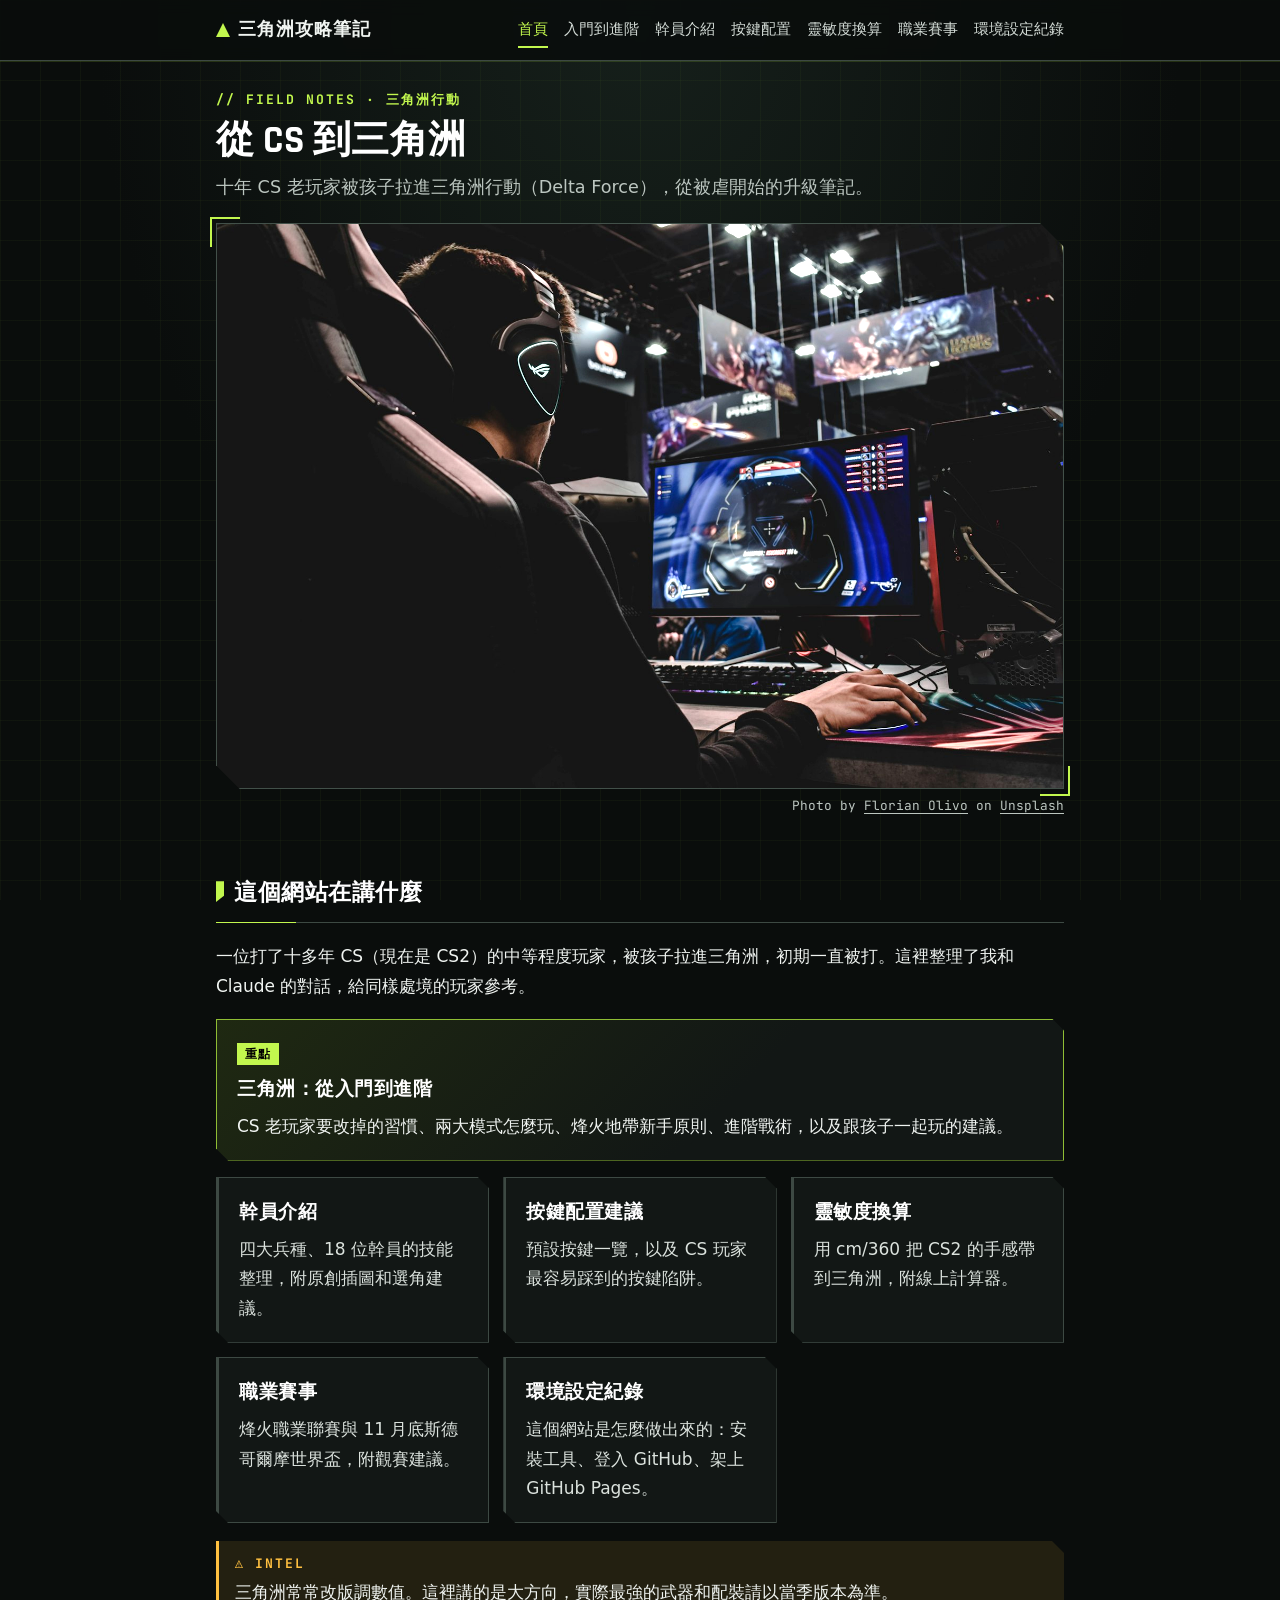
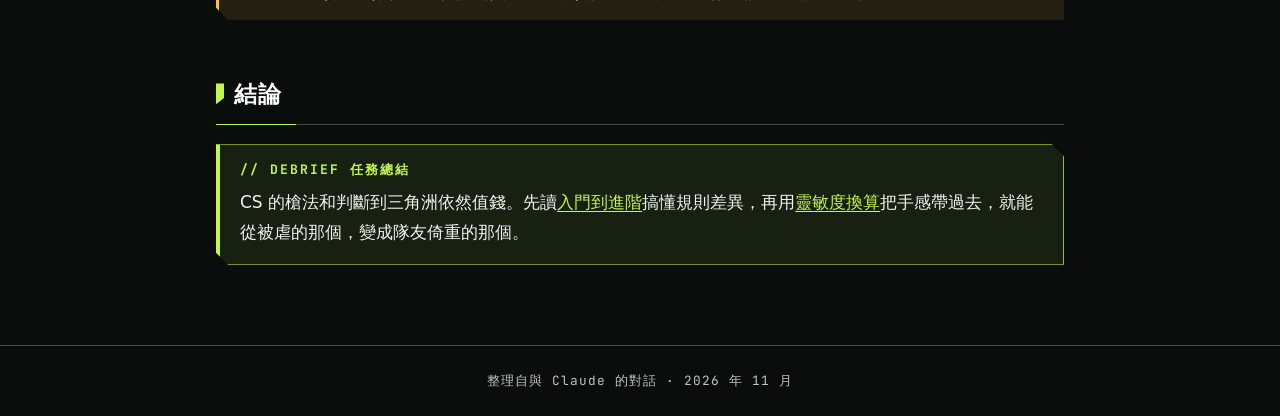
==== index.html @ 1fc33f4e "Add esports page" ====
<!doctype html>
<html lang="zh-Hant">
<head>
  <meta charset="utf-8">
  <meta name="viewport" content="width=device-width, initial-scale=1">
  <title>三角洲攻略筆記</title>
  <meta name="description" content="CS 老玩家轉戰三角洲行動（Delta Force）的入門到進階筆記、靈敏度換算，以及開發環境設定紀錄。">
  <link rel="stylesheet" href="style.css?v=3">
  <link rel="icon" href="favicon.svg" type="image/svg+xml">
  <link rel="icon" href="favicon-32.png" type="image/png" sizes="32x32">
  <link rel="apple-touch-icon" href="apple-touch-icon.png">
</head>
<body>
  <header>
    <nav class="nav">
      <a class="brand" href="index.html">三角洲攻略筆記</a>
      <a class="active" href="index.html">首頁</a>
      <a href="guide.html">入門到進階</a>
      <a href="operators.html">幹員介紹</a>
      <a href="keybinds.html">按鍵配置</a>
      <a href="sensitivity.html">靈敏度換算</a>
      <a href="esports.html">職業賽事</a>
      <a href="setup.html">環境設定紀錄</a>
    </nav>
  </header>

  <main>
    <section class="hero">
      <h1>從 CS 到三角洲</h1>
      <p class="lead">十年 CS 老玩家被孩子拉進三角洲行動（Delta Force），從被虐開始的升級筆記。</p>
      <figure>
        <img src="images/hero-home.jpg" width="1600" height="1067" alt="戴著耳機坐在電競椅上打 FPS 遊戲的玩家">
        <figcaption>Photo by <a href="https://unsplash.com/@florianolv" target="_blank" rel="noopener">Florian Olivo</a> on <a href="https://unsplash.com/photos/Mf23RF8xArY" target="_blank" rel="noopener">Unsplash</a></figcaption>
      </figure>
    </section>

    <h2>這個網站在講什麼</h2>
    <p>一位打了十多年 CS（現在是 CS2）的中等程度玩家，被孩子拉進三角洲，初期一直被打。這裡整理了我和 Claude 的對話，給同樣處境的玩家參考。</p>

    <a class="card featured" href="guide.html" style="display:block;text-decoration:none;color:inherit">
      <span class="tag">重點</span>
      <h3 style="margin:0 0 6px">三角洲：從入門到進階</h3>
      <p style="margin:0">CS 老玩家要改掉的習慣、兩大模式怎麼玩、烽火地帶新手原則、進階戰術，以及跟孩子一起玩的建議。</p>
    </a>

    <div class="cards">
      <a class="card" href="operators.html">
        <h3>幹員介紹</h3>
        <p>四大兵種、18 位幹員的技能整理，附原創插圖和選角建議。</p>
      </a>
      <a class="card" href="keybinds.html">
        <h3>按鍵配置建議</h3>
        <p>預設按鍵一覽，以及 CS 玩家最容易踩到的按鍵陷阱。</p>
      </a>
      <a class="card" href="sensitivity.html">
        <h3>靈敏度換算</h3>
        <p>用 cm/360 把 CS2 的手感帶到三角洲，附線上計算器。</p>
      </a>
      <a class="card" href="esports.html">
        <h3>職業賽事</h3>
        <p>烽火職業聯賽與 11 月底斯德哥爾摩世界盃，附觀賽建議。</p>
      </a>
      <a class="card" href="setup.html">
        <h3>環境設定紀錄</h3>
        <p>這個網站是怎麼做出來的：安裝工具、登入 GitHub、架上 GitHub Pages。</p>
      </a>
    </div>

    <div class="note">三角洲常常改版調數值。這裡講的是大方向，實際最強的武器和配裝請以當季版本為準。</div>

    <h2>結論</h2>
    <div class="conclusion">
      <p>CS 的槍法和判斷到三角洲依然值錢。先讀<a href="guide.html">入門到進階</a>搞懂規則差異，再用<a href="sensitivity.html">靈敏度換算</a>把手感帶過去，就能從被虐的那個，變成隊友倚重的那個。</p>
    </div>
  </main>

  <footer>整理自與 Claude 的對話 · 2026 年 11 月</footer>
</body>
</html>
---- style.css ----
/* 戰術 HUD 風格：深色軍事介面、螢光綠強調色、切角面板 */
@import url('https://fonts.googleapis.com/css2?family=Rajdhani:wght@600;700&family=JetBrains+Mono:wght@400;700&display=swap');

:root {
  --bg: #0a0d0c;
  --surface: #121715;
  --surface-2: #1a221e;
  --text: #f0f4f1;
  --muted: #bcc6c0;
  --border: #3d4943;
  --accent: #c2f74e;
  --accent-dim: #8fbd34;
  --accent-soft: rgba(194, 247, 78, 0.08);
  --warn: #ffc040;
  --code-bg: #1b2320;
  --mono: "JetBrains Mono", Consolas, monospace;
  --display: "Rajdhani", "Noto Sans TC", "Microsoft JhengHei", sans-serif;
  --cut: 12px;
  color-scheme: dark;
}

* { box-sizing: border-box; }

body {
  margin: 0;
  color: var(--text);
  font-family: "Noto Sans TC", "Microsoft JhengHei", "PingFang TC", system-ui, sans-serif;
  line-height: 1.75;
  background-color: var(--bg);
  background-image:
    linear-gradient(rgba(182, 242, 58, 0.035) 1px, transparent 1px),
    linear-gradient(90deg, rgba(182, 242, 58, 0.035) 1px, transparent 1px),
    radial-gradient(ellipse at top, #16201b 0%, var(--bg) 60%);
  background-size: 40px 40px, 40px 40px, 100% 100%;
  background-attachment: fixed;
}

::selection { background: var(--accent); color: #000; }

/* ---------- 頂部導覽 ---------- */
header {
  position: sticky;
  top: 0;
  z-index: 10;
  background: rgba(10, 13, 12, 0.88);
  backdrop-filter: blur(8px);
  border-bottom: 1px solid var(--border);
  box-shadow: 0 1px 0 rgba(182, 242, 58, 0.15);
}

.nav {
  max-width: 880px;
  margin: 0 auto;
  padding: 10px 16px;
  display: flex;
  flex-wrap: wrap;
  gap: 2px 16px;
  align-items: center;
}

.nav .brand {
  font-family: var(--display);
  font-weight: 700;
  font-size: 1.15rem;
  letter-spacing: 1px;
  margin-right: auto;
  color: var(--text);
  display: flex;
  align-items: center;
  gap: 8px;
}
.nav .brand::before {
  content: "";
  width: 14px;
  height: 14px;
  background: var(--accent);
  clip-path: polygon(50% 0, 100% 100%, 0 100%);
}
.nav a { color: var(--muted); text-decoration: none; font-size: 0.92rem; padding: 4px 0; border-bottom: 2px solid transparent; }
.nav a:hover { color: var(--text); }
.nav a.active { color: var(--accent); border-bottom-color: var(--accent); }
.nav .brand, .nav .brand:hover { border-bottom: none; }

main {
  max-width: 880px;
  margin: 0 auto;
  padding: 28px 16px 64px;
}

/* ---------- 標題 ---------- */
h1, h2, h3 { font-family: var(--display); letter-spacing: 0.5px; }

h1 {
  font-size: 2.4rem;
  line-height: 1.2;
  margin: 6px 0 8px;
  color: #fff;
  text-transform: uppercase;
}

h2 {
  font-size: 1.45rem;
  margin-top: 2.4em;
  padding: 0 0 8px;
  border-bottom: 1px solid var(--border);
  position: relative;
  color: #fff;
}
h2::before {
  content: "";
  display: inline-block;
  width: 8px;
  height: 0.9em;
  background: var(--accent);
  margin-right: 10px;
  vertical-align: -0.08em;
  clip-path: polygon(0 0, 100% 0, 100% 70%, 0 100%);
}
h2::after {
  content: "";
  position: absolute;
  left: 0;
  bottom: -1px;
  width: 80px;
  height: 1px;
  background: var(--accent);
}

h3 { font-size: 1.18rem; margin-top: 1.6em; color: var(--accent); }

.lead { color: var(--muted); font-size: 1.1rem; margin-top: 0; }

a { color: var(--accent); text-underline-offset: 3px; }
a:hover { color: #d4ff7a; }

strong { color: #fff; }

/* ---------- HERO ---------- */
.hero { margin-bottom: 8px; position: relative; }
.hero::before {
  content: "// FIELD NOTES · 三角洲行動";
  display: block;
  font-family: var(--mono);
  font-size: 0.75rem;
  letter-spacing: 2px;
  color: var(--accent);
  margin-bottom: 4px;
}
/* 圖片等比例縮放，寬度不超過內文區 */
.hero figure { margin: 20px 0 0; position: relative; }
.hero img {
  display: block;
  width: 100%;
  max-width: 100%;
  height: auto;
  border: 1px solid var(--border);
  filter: brightness(1.15) contrast(1.08);
  clip-path: polygon(0 0, calc(100% - 24px) 0, 100% 24px, 100% 100%, 24px 100%, 0 calc(100% - 24px));
}
/* HUD 角框 */
.hero figure::before,
.hero figure::after {
  content: "";
  position: absolute;
  width: 28px;
  height: 28px;
  pointer-events: none;
  border-color: var(--accent);
  border-style: solid;
}
.hero figure::before { top: -6px; left: -6px; border-width: 2px 0 0 2px; }
.hero figure::after { bottom: 22px; right: -6px; border-width: 0 2px 2px 0; }
.hero figcaption { font-family: var(--mono); font-size: 0.72rem; color: var(--muted); margin-top: 6px; text-align: right; }
.hero figcaption a { color: var(--muted); }

/* ---------- 面板 ---------- */
.card, .note, .conclusion, .class-box, .op, .table-wrap {
  clip-path: polygon(0 0, calc(100% - var(--cut)) 0, 100% var(--cut), 100% 100%, var(--cut) 100%, 0 calc(100% - var(--cut)));
}

.card {
  background: var(--surface);
  border: 1px solid var(--border);
  padding: 18px 20px;
  margin: 16px 0;
}

.cards { display: grid; grid-template-columns: repeat(auto-fit, minmax(240px, 1fr)); gap: 14px; }
.cards .card {
  margin: 0;
  text-decoration: none;
  color: var(--text);
  display: block;
  border-left: 3px solid var(--border);
  transition: border-color 0.15s, background 0.15s;
}
.cards .card:hover { border-left-color: var(--accent); background: var(--surface-2); }
.cards .card h3 { margin: 0 0 6px; color: #fff; }
.cards .card p { margin: 0; color: var(--muted); }

.featured { border: 1px solid var(--accent-dim) !important; background: linear-gradient(135deg, rgba(182, 242, 58, 0.12), var(--surface) 60%) !important; }
.featured:hover { background: linear-gradient(135deg, rgba(182, 242, 58, 0.18), var(--surface-2) 60%) !important; }
.featured h3 { color: #fff; }

.tag {
  display: inline-block;
  font-family: var(--mono);
  font-size: 0.72rem;
  font-weight: 700;
  letter-spacing: 1px;
  color: #000;
  background: var(--accent);
  padding: 1px 8px;
  margin-bottom: 8px;
}

.note {
  border-left: 3px solid var(--warn);
  background: rgba(255, 176, 32, 0.07);
  padding: 12px 16px;
  margin: 18px 0;
}
.note::before {
  content: "⚠ INTEL";
  display: block;
  font-family: var(--mono);
  font-size: 0.72rem;
  letter-spacing: 2px;
  color: var(--warn);
  margin-bottom: 2px;
}

.conclusion {
  border: 1px solid var(--accent-dim);
  border-left: 4px solid var(--accent);
  background: var(--accent-soft);
  padding: 14px 20px 16px;
  margin: 16px 0;
}
.conclusion::before {
  content: "// DEBRIEF 任務總結";
  display: block;
  font-family: var(--mono);
  font-size: 0.75rem;
  letter-spacing: 2px;
  color: var(--accent);
  margin-bottom: 6px;
}
.conclusion p:first-child { margin-top: 0; }
.conclusion p:last-child { margin-bottom: 0; }

/* ---------- 表格與程式碼 ---------- */
.table-wrap { overflow-x: auto; margin: 12px 0; border: 1px solid var(--border); }
table { border-collapse: collapse; width: 100%; background: var(--surface); }
th, td { border-bottom: 1px solid var(--border); padding: 9px 12px; text-align: left; vertical-align: top; }
tbody tr:last-child td { border-bottom: none; }
tbody tr:hover { background: var(--surface-2); }
th {
  background: var(--surface-2);
  font-family: var(--mono);
  font-size: 0.8rem;
  letter-spacing: 1px;
  color: var(--accent);
  border-bottom: 1px solid var(--accent-dim);
}

code, pre { font-family: var(--mono); background: var(--code-bg); }
code { padding: 1px 6px; color: var(--accent); font-size: 0.88em; }
pre { padding: 14px 16px; overflow-x: auto; border-left: 3px solid var(--accent); }
pre code { padding: 0; }

kbd {
  display: inline-block;
  font-family: var(--mono);
  font-size: 0.8em;
  font-weight: 700;
  padding: 1px 7px;
  color: var(--accent);
  border: 1px solid var(--accent-dim);
  border-bottom-width: 3px;
  border-radius: 3px;
  background: #0e1311;
  white-space: nowrap;
}

/* ---------- 計算器 ---------- */
.calc { display: grid; grid-template-columns: repeat(auto-fit, minmax(180px, 1fr)); gap: 12px; align-items: end; }
.calc label { display: flex; flex-direction: column; font-family: var(--mono); font-size: 0.8rem; letter-spacing: 1px; color: var(--muted); gap: 4px; }
.calc input {
  font-family: var(--mono);
  font-size: 1.05rem;
  padding: 8px 10px;
  border: 1px solid var(--border);
  border-radius: 0;
  background: var(--bg);
  color: var(--accent);
}
.calc input:focus { outline: none; border-color: var(--accent); box-shadow: 0 0 0 1px var(--accent); }
.result { font-family: var(--display); font-size: 1.6rem; font-weight: 700; color: var(--accent); margin: 12px 0 0; text-shadow: 0 0 18px rgba(182, 242, 58, 0.35); }

/* ---------- 兵種與幹員 ---------- */
.assault { --cls: #ff7a3d; }
.support { --cls: #4fdc80; }
.engineer { --cls: #5cb0ff; }
.recon { --cls: #b9a0ff; }

.class-grid { display: grid; grid-template-columns: repeat(auto-fit, minmax(200px, 1fr)); gap: 12px; }
.class-box {
  display: flex;
  gap: 12px;
  align-items: flex-start;
  background: var(--surface);
  border: 1px solid var(--border);
  border-top: 3px solid var(--cls);
  padding: 14px;
}
.class-box strong { font-family: var(--display); font-size: 1.1rem; }
.class-box p { margin: 4px 0 0; color: var(--muted); font-size: 0.92rem; }
.class-icon { width: 32px; height: 32px; flex: none; color: var(--cls); }

.op-grid { display: grid; grid-template-columns: repeat(auto-fit, minmax(260px, 1fr)); gap: 12px; }
.op {
  display: flex;
  gap: 14px;
  align-items: flex-start;
  background: var(--surface);
  border: 1px solid var(--border);
  border-left: 3px solid var(--cls);
  padding: 14px;
  transition: background 0.15s;
}
.op:hover { background: var(--surface-2); }
.op h3 { margin: 0 0 4px; color: #fff; }
.op h3 span { font-family: var(--mono); font-size: 0.75rem; font-weight: 400; color: var(--cls); letter-spacing: 1px; }
.op ul { margin: 0; padding-left: 1.1em; font-size: 0.92rem; color: var(--text); }
.op li::marker { color: var(--cls); }
.avatar { width: 84px; height: 84px; flex: none; color: var(--cls); }
.avatar text { fill: #fff; font: 700 10px var(--mono); text-anchor: middle; letter-spacing: 1px; }

ul li::marker, ol li::marker { color: var(--accent); }

/* ---------- 頁尾 ---------- */
footer {
  text-align: center;
  color: var(--muted);
  font-family: var(--mono);
  font-size: 0.75rem;
  letter-spacing: 1px;
  padding: 24px 16px;
  border-top: 1px solid var(--border);
}

/* ---------- 提高可讀性：小字放大、標籤加粗 ---------- */
body { font-size: 17px; }
.hero::before, .note::before, .conclusion::before { font-size: 0.82rem; font-weight: 700; }
.hero figcaption, footer { font-size: 0.8rem; }
th { font-size: 0.85rem; }
.op h3 span { font-size: 0.8rem; }
.calc label { font-size: 0.85rem; color: var(--text); }
.nav a { color: #d3dbd6; }
.note { background: rgba(255, 192, 64, 0.1); }
.op ul, .class-box p, .cards .card p { color: #dbe2dd; }

@media (max-width: 600px) {
  h1 { font-size: 1.9rem; }
  .nav { gap: 2px 12px; }
  .nav .brand { width: 100%; }
}
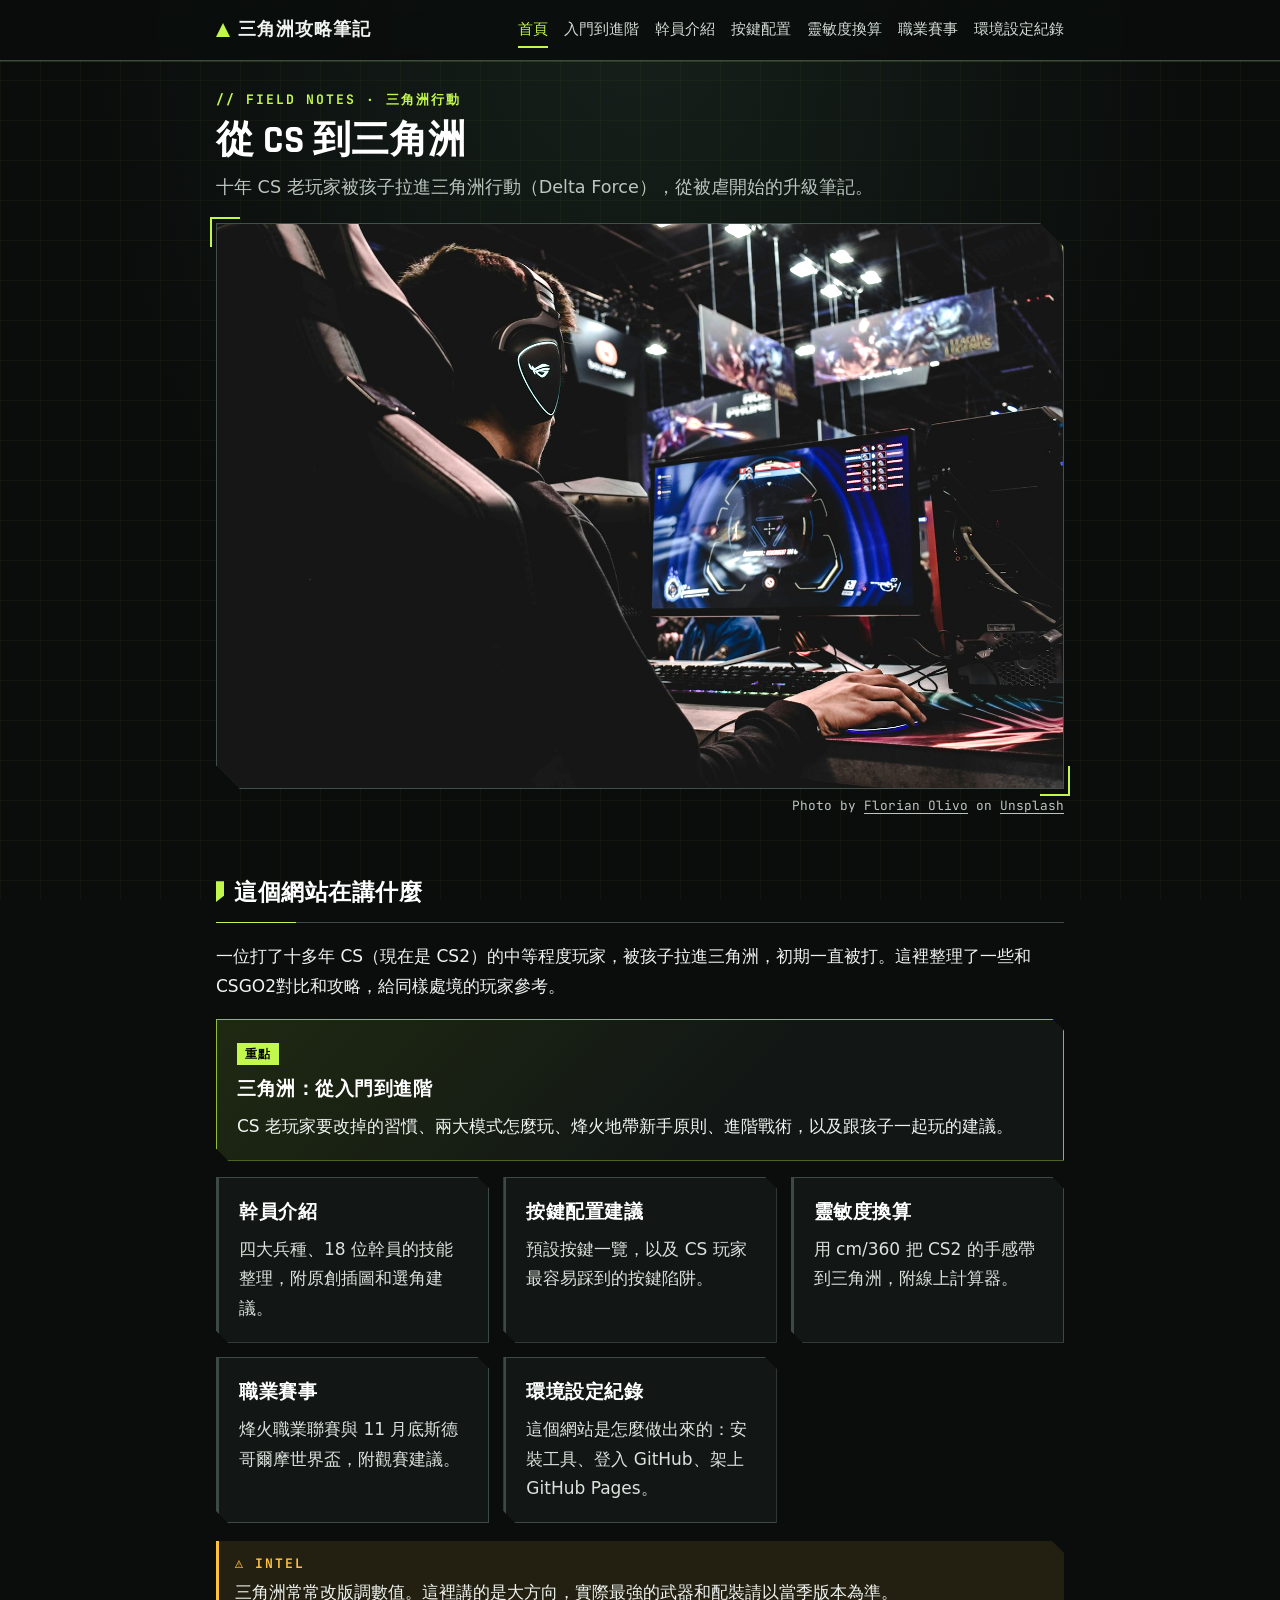
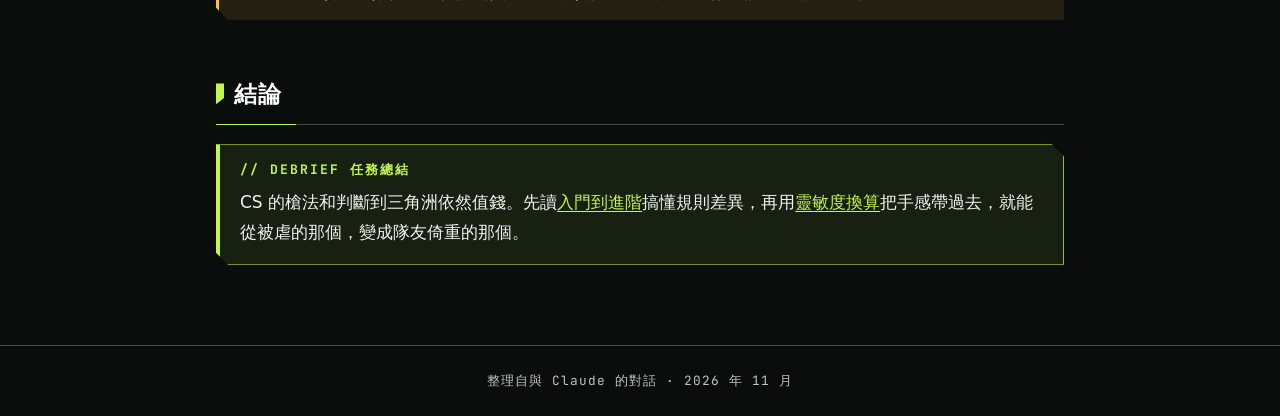
==== commit 4fb3a557: "Update home page intro text" ====
--- a/index.html
+++ b/index.html
@@ -35,7 +35,7 @@
     </section>
 
     <h2>這個網站在講什麼</h2>
-    <p>一位打了十多年 CS（現在是 CS2）的中等程度玩家，被孩子拉進三角洲，初期一直被打。這裡整理了我和 Claude 的對話，給同樣處境的玩家參考。</p>
+    <p>一位打了十多年 CS（現在是 CS2）的中等程度玩家，被孩子拉進三角洲，初期一直被打。這裡整理了一些和CSGO2對比和攻略，給同樣處境的玩家參考。</p>
 
     <a class="card featured" href="guide.html" style="display:block;text-decoration:none;color:inherit">
       <span class="tag">重點</span>
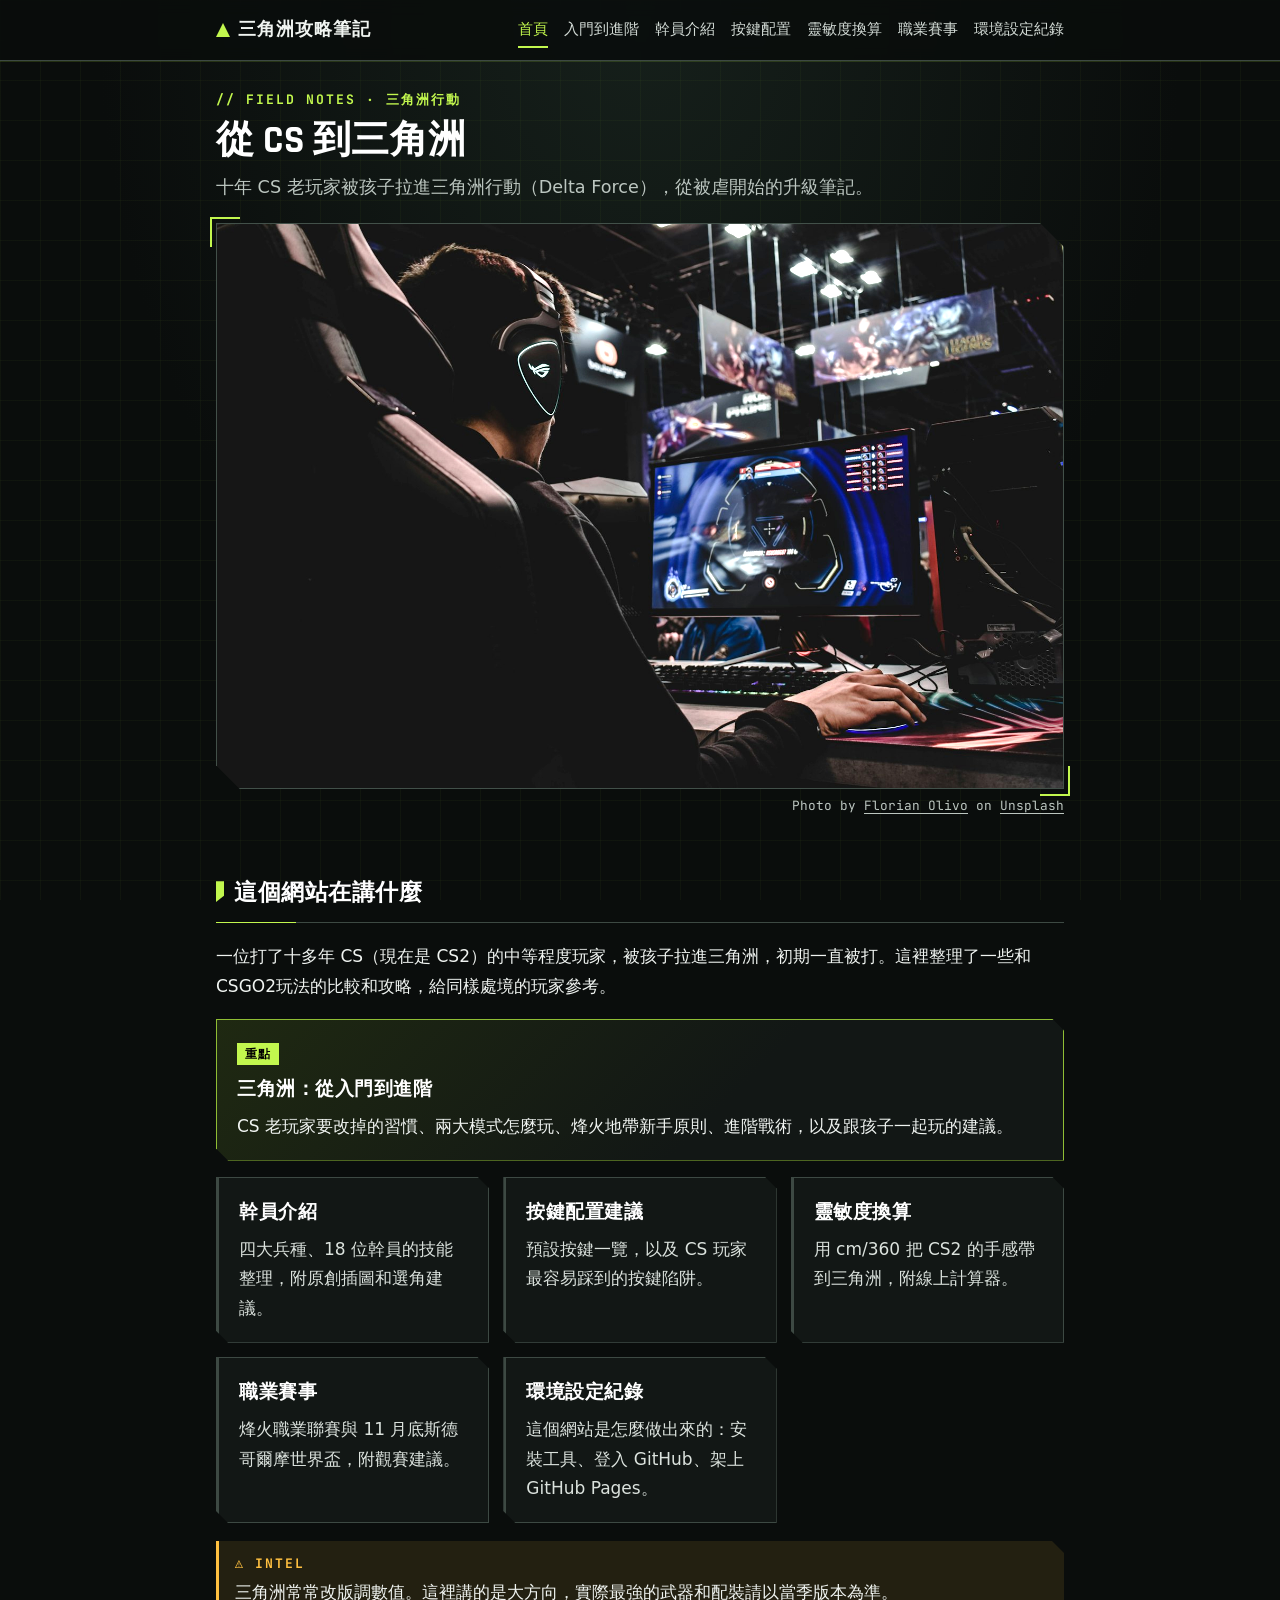
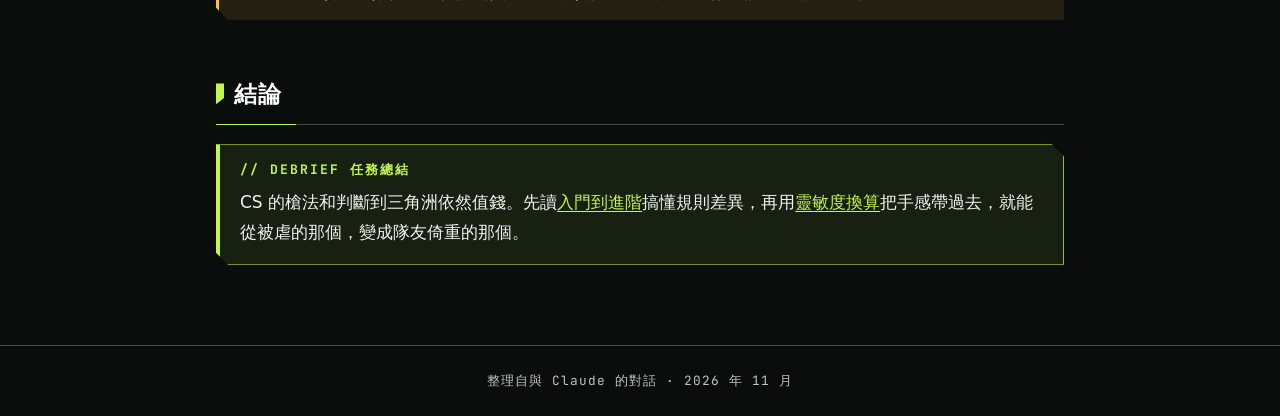
==== commit 997880de: "Update home page intro text" ====
--- a/index.html
+++ b/index.html
@@ -35,7 +35,7 @@
     </section>
 
     <h2>這個網站在講什麼</h2>
-    <p>一位打了十多年 CS（現在是 CS2）的中等程度玩家，被孩子拉進三角洲，初期一直被打。這裡整理了一些和CSGO2對比和攻略，給同樣處境的玩家參考。</p>
+    <p>一位打了十多年 CS（現在是 CS2）的中等程度玩家，被孩子拉進三角洲，初期一直被打。這裡整理了一些和CSGO2玩法的比較和攻略，給同樣處境的玩家參考。</p>
 
     <a class="card featured" href="guide.html" style="display:block;text-decoration:none;color:inherit">
       <span class="tag">重點</span>
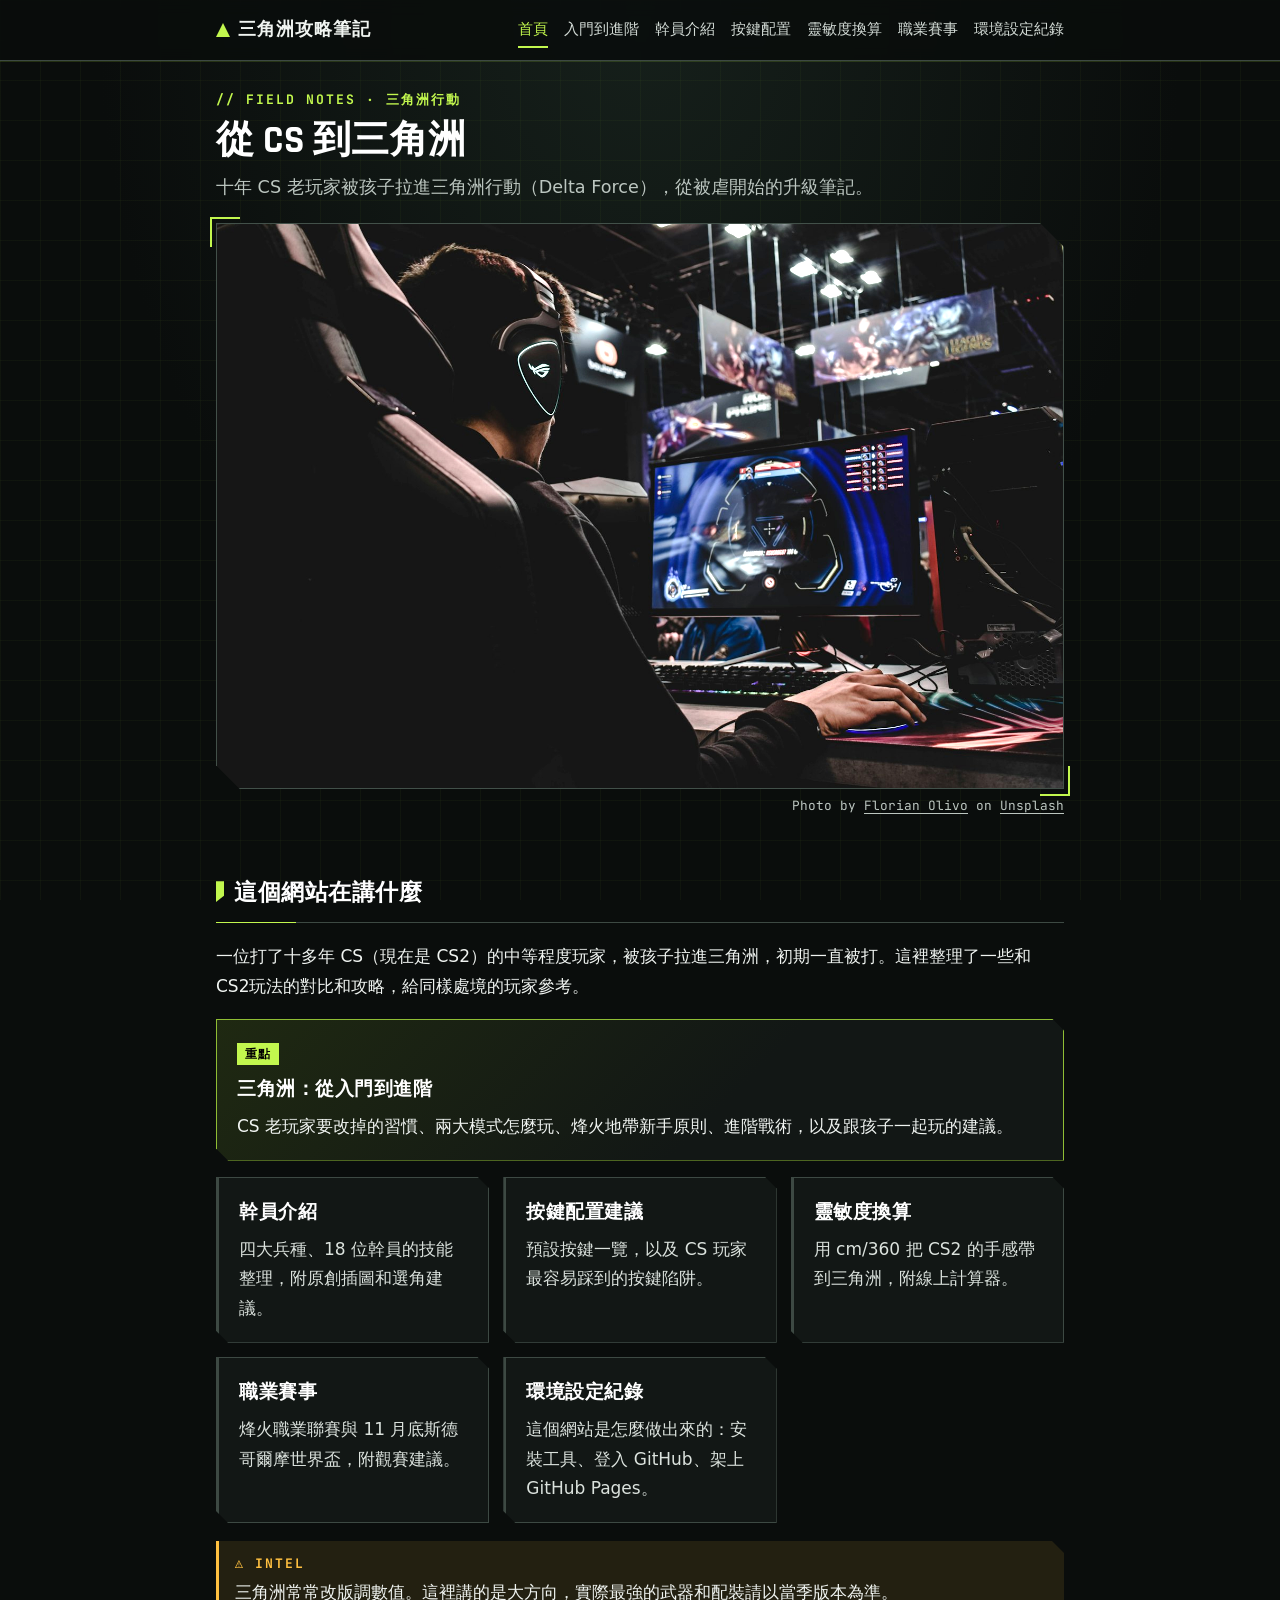
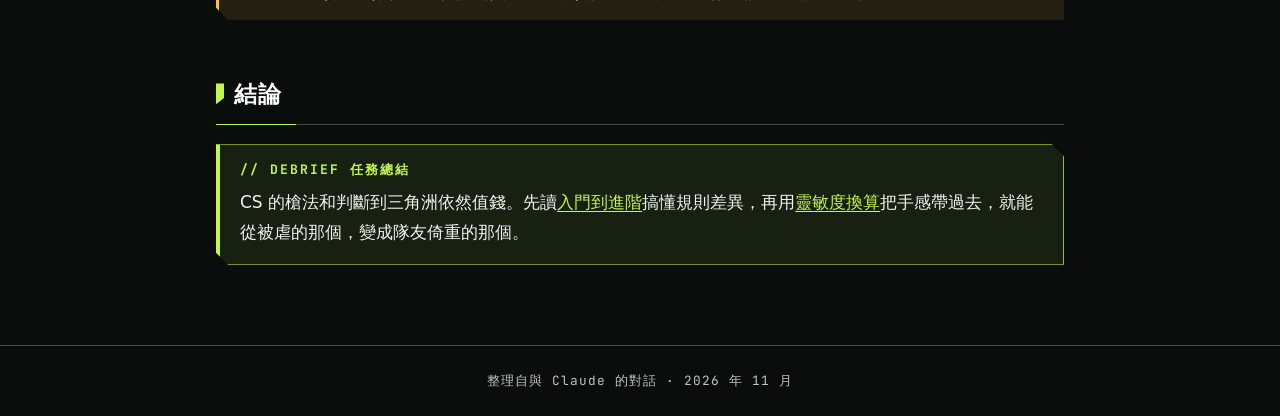
==== commit efff4ae9: "Update home page intro text" ====
--- a/index.html
+++ b/index.html
@@ -35,7 +35,7 @@
     </section>
 
     <h2>這個網站在講什麼</h2>
-    <p>一位打了十多年 CS（現在是 CS2）的中等程度玩家，被孩子拉進三角洲，初期一直被打。這裡整理了一些和CSGO2玩法的比較和攻略，給同樣處境的玩家參考。</p>
+    <p>一位打了十多年 CS（現在是 CS2）的中等程度玩家，被孩子拉進三角洲，初期一直被打。這裡整理了一些和CS2玩法的對比和攻略，給同樣處境的玩家參考。</p>
 
     <a class="card featured" href="guide.html" style="display:block;text-decoration:none;color:inherit">
       <span class="tag">重點</span>
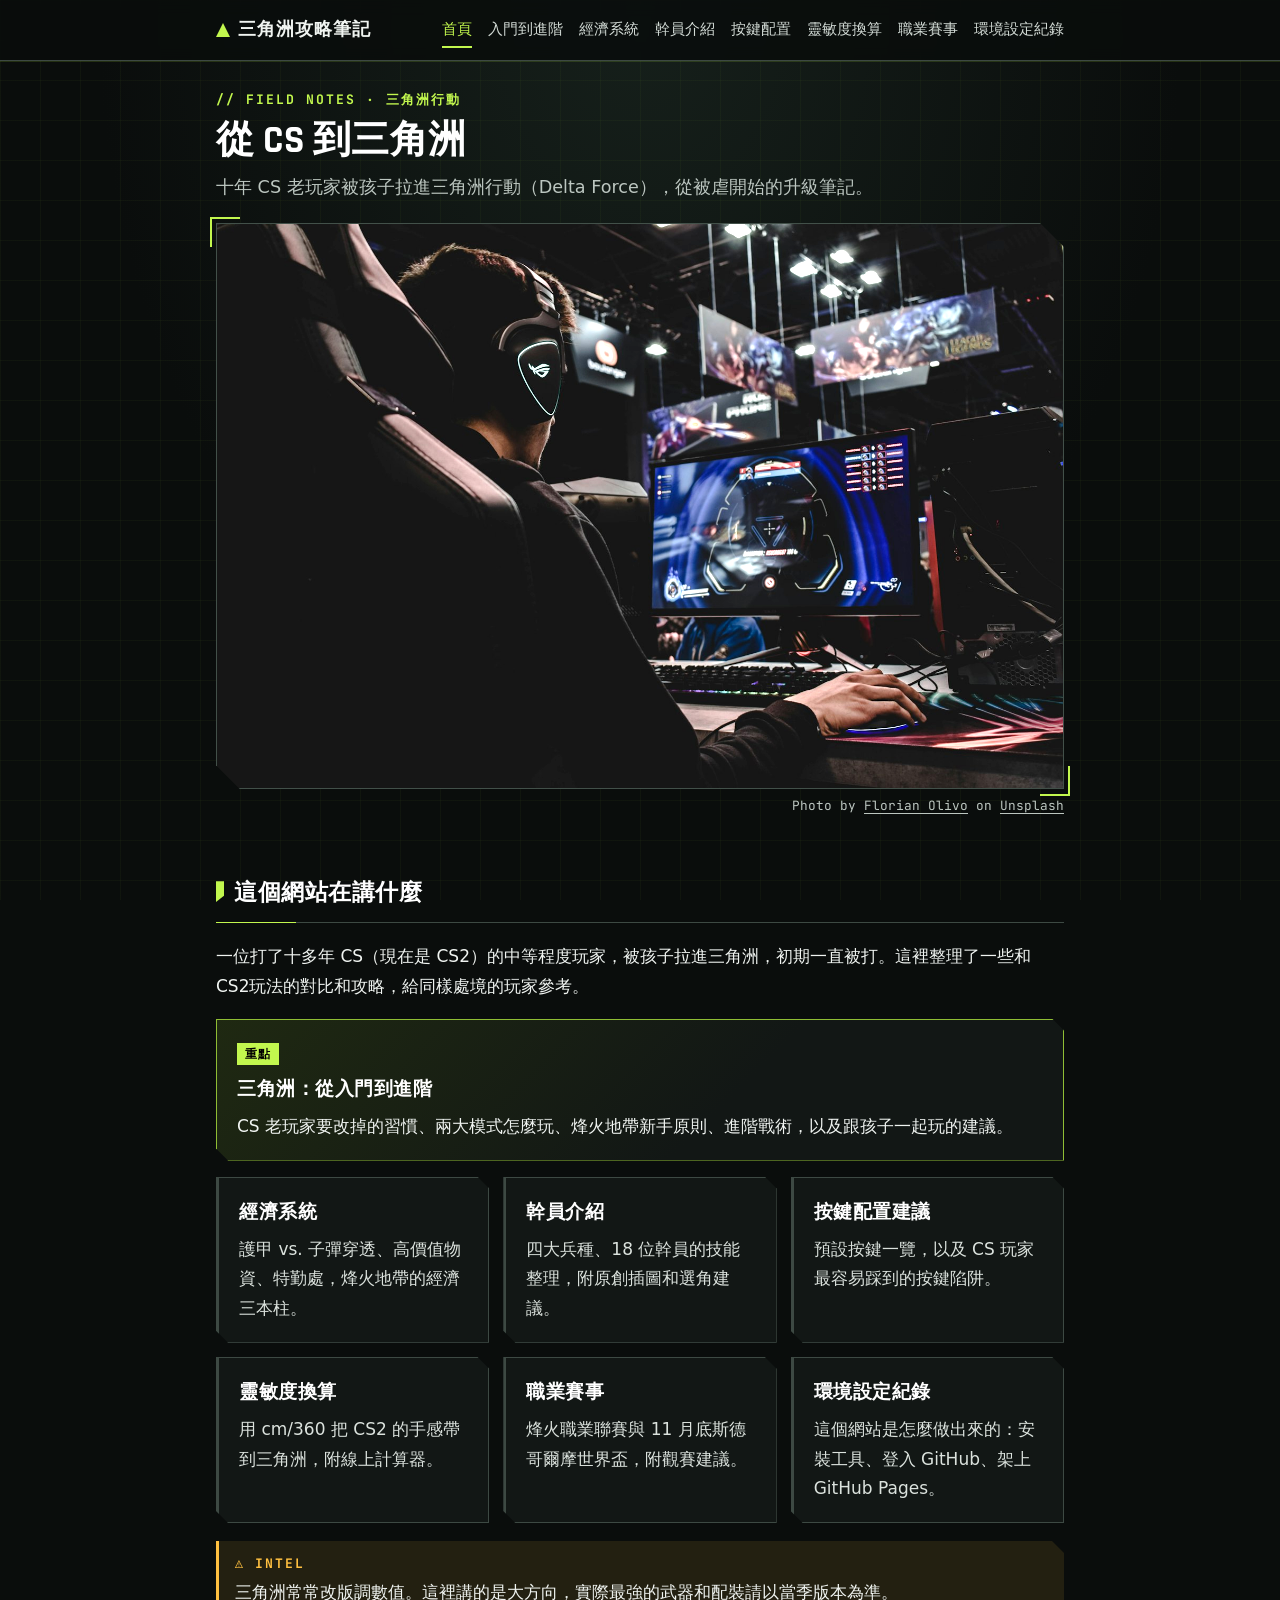
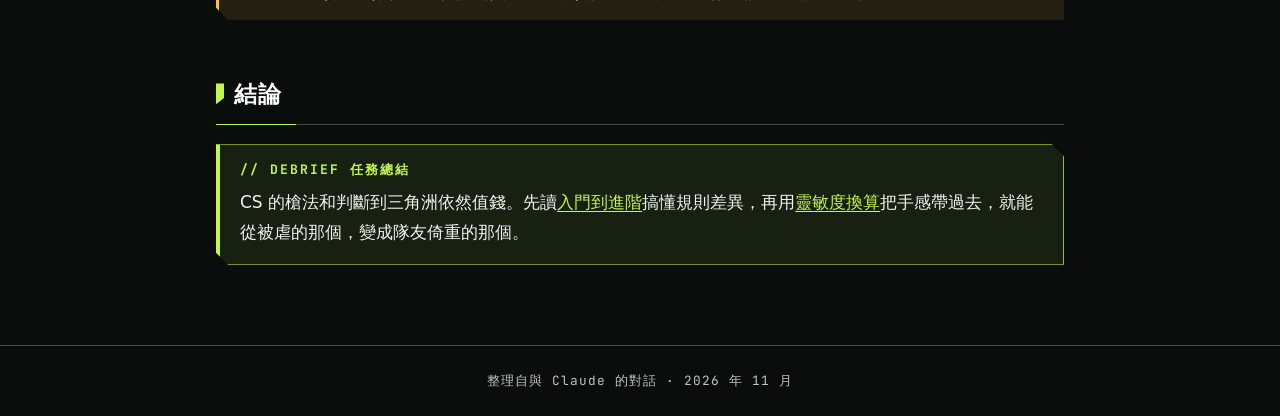
==== commit 9e6c816d: "Add economy system page" ====
--- a/index.html
+++ b/index.html
@@ -16,6 +16,7 @@
       <a class="brand" href="index.html">三角洲攻略筆記</a>
       <a class="active" href="index.html">首頁</a>
       <a href="guide.html">入門到進階</a>
+      <a href="economy.html">經濟系統</a>
       <a href="operators.html">幹員介紹</a>
       <a href="keybinds.html">按鍵配置</a>
       <a href="sensitivity.html">靈敏度換算</a>
@@ -44,6 +45,10 @@
     </a>
 
     <div class="cards">
+      <a class="card" href="economy.html">
+        <h3>經濟系統</h3>
+        <p>護甲 vs. 子彈穿透、高價值物資、特勤處，烽火地帶的經濟三本柱。</p>
+      </a>
       <a class="card" href="operators.html">
         <h3>幹員介紹</h3>
         <p>四大兵種、18 位幹員的技能整理，附原創插圖和選角建議。</p>
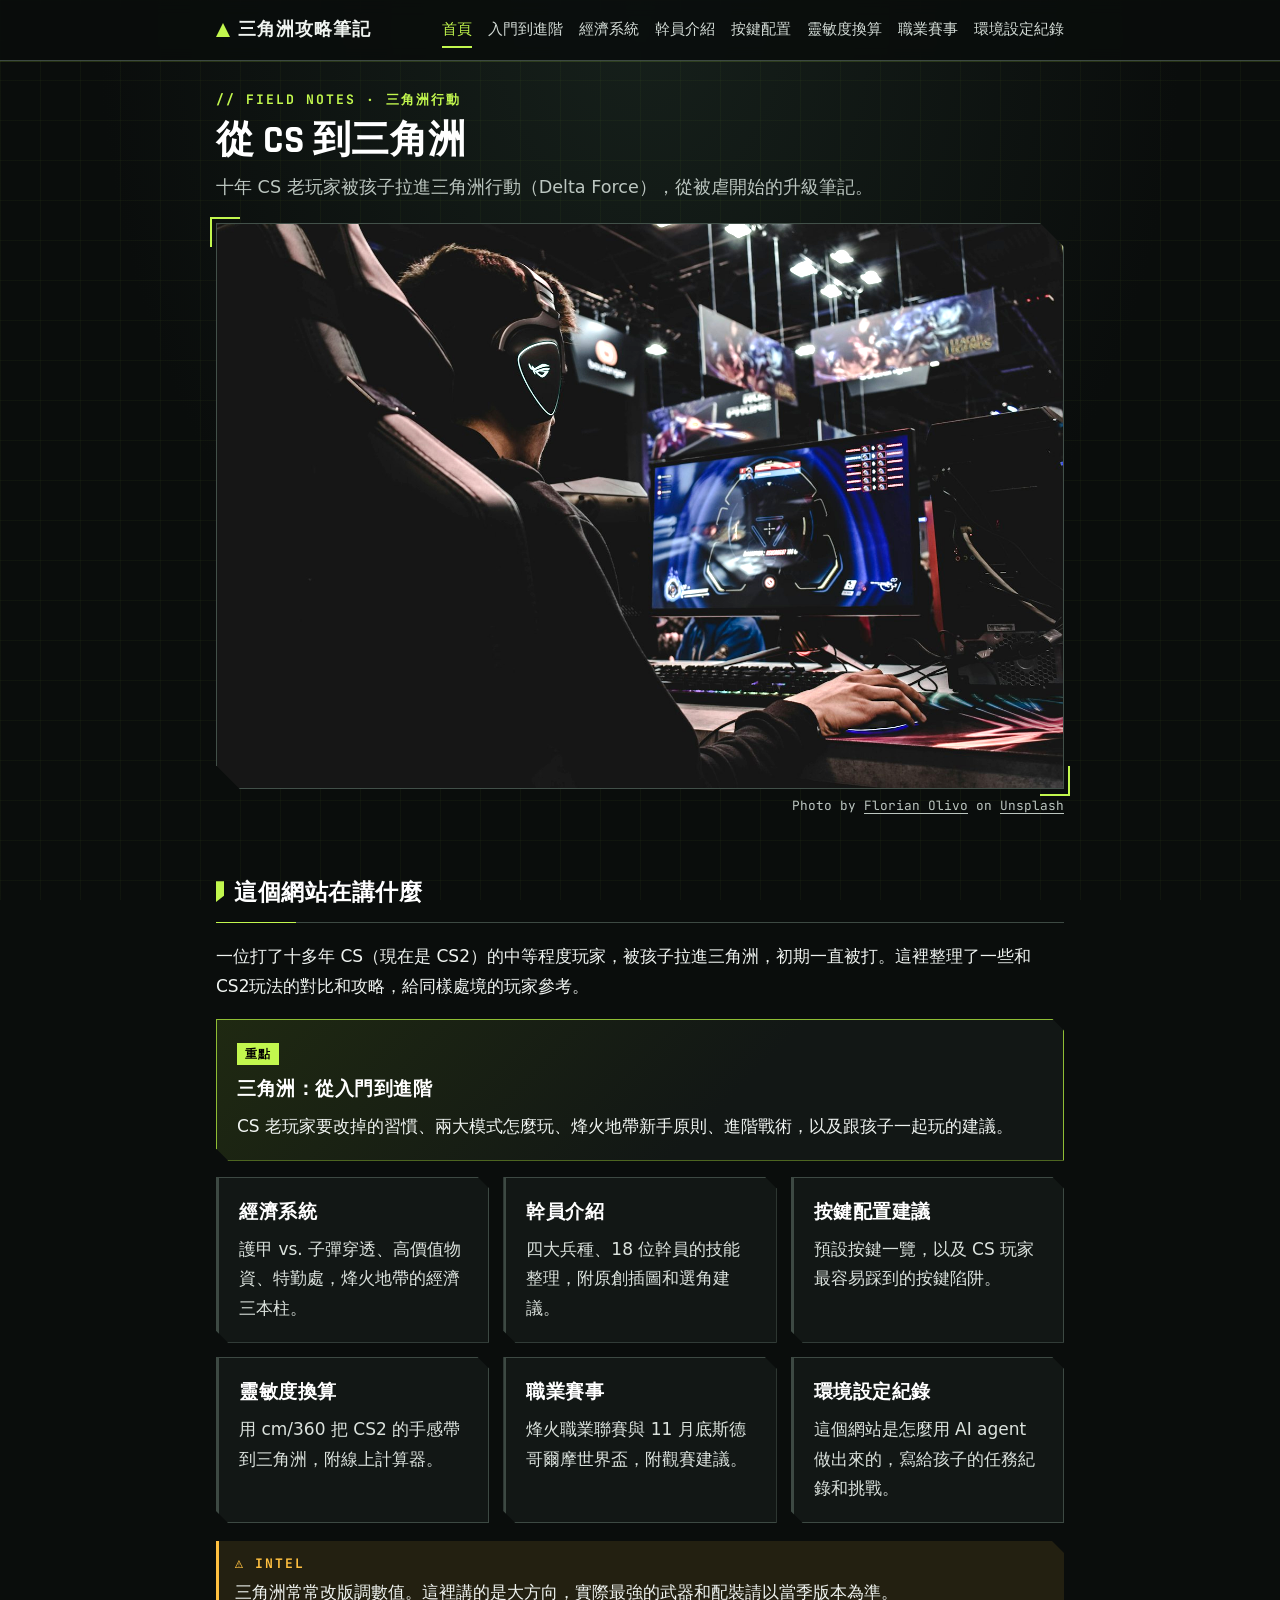
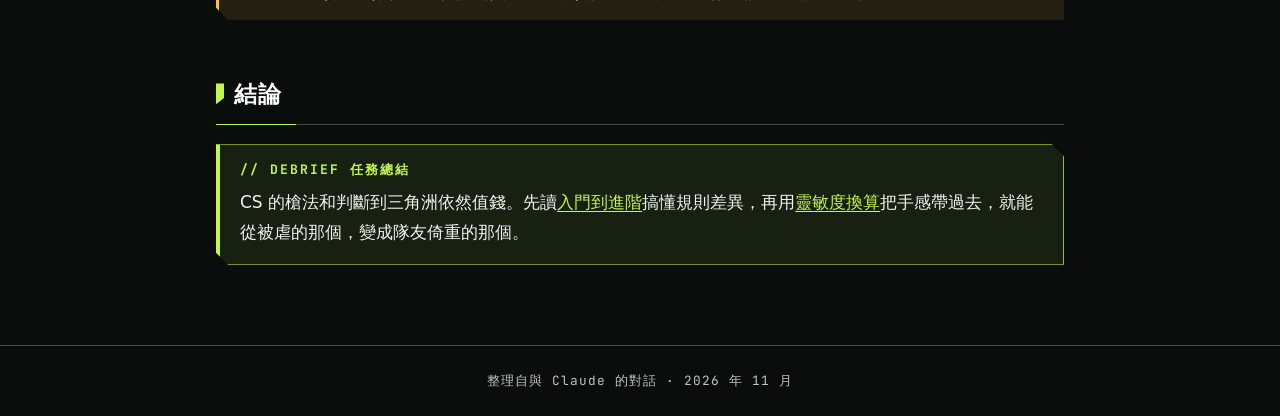
==== commit 232816f8: "Rewrite setup log as a kid-friendly AI agent mission log Co-Authored-By: Claude Opus 5.5 <noreply@an" ====
--- a/index.html
+++ b/index.html
@@ -67,7 +67,7 @@
       </a>
       <a class="card" href="setup.html">
         <h3>環境設定紀錄</h3>
-        <p>這個網站是怎麼做出來的：安裝工具、登入 GitHub、架上 GitHub Pages。</p>
+        <p>這個網站是怎麼用 AI agent 做出來的，寫給孩子的任務紀錄和挑戰。</p>
       </a>
     </div>
 
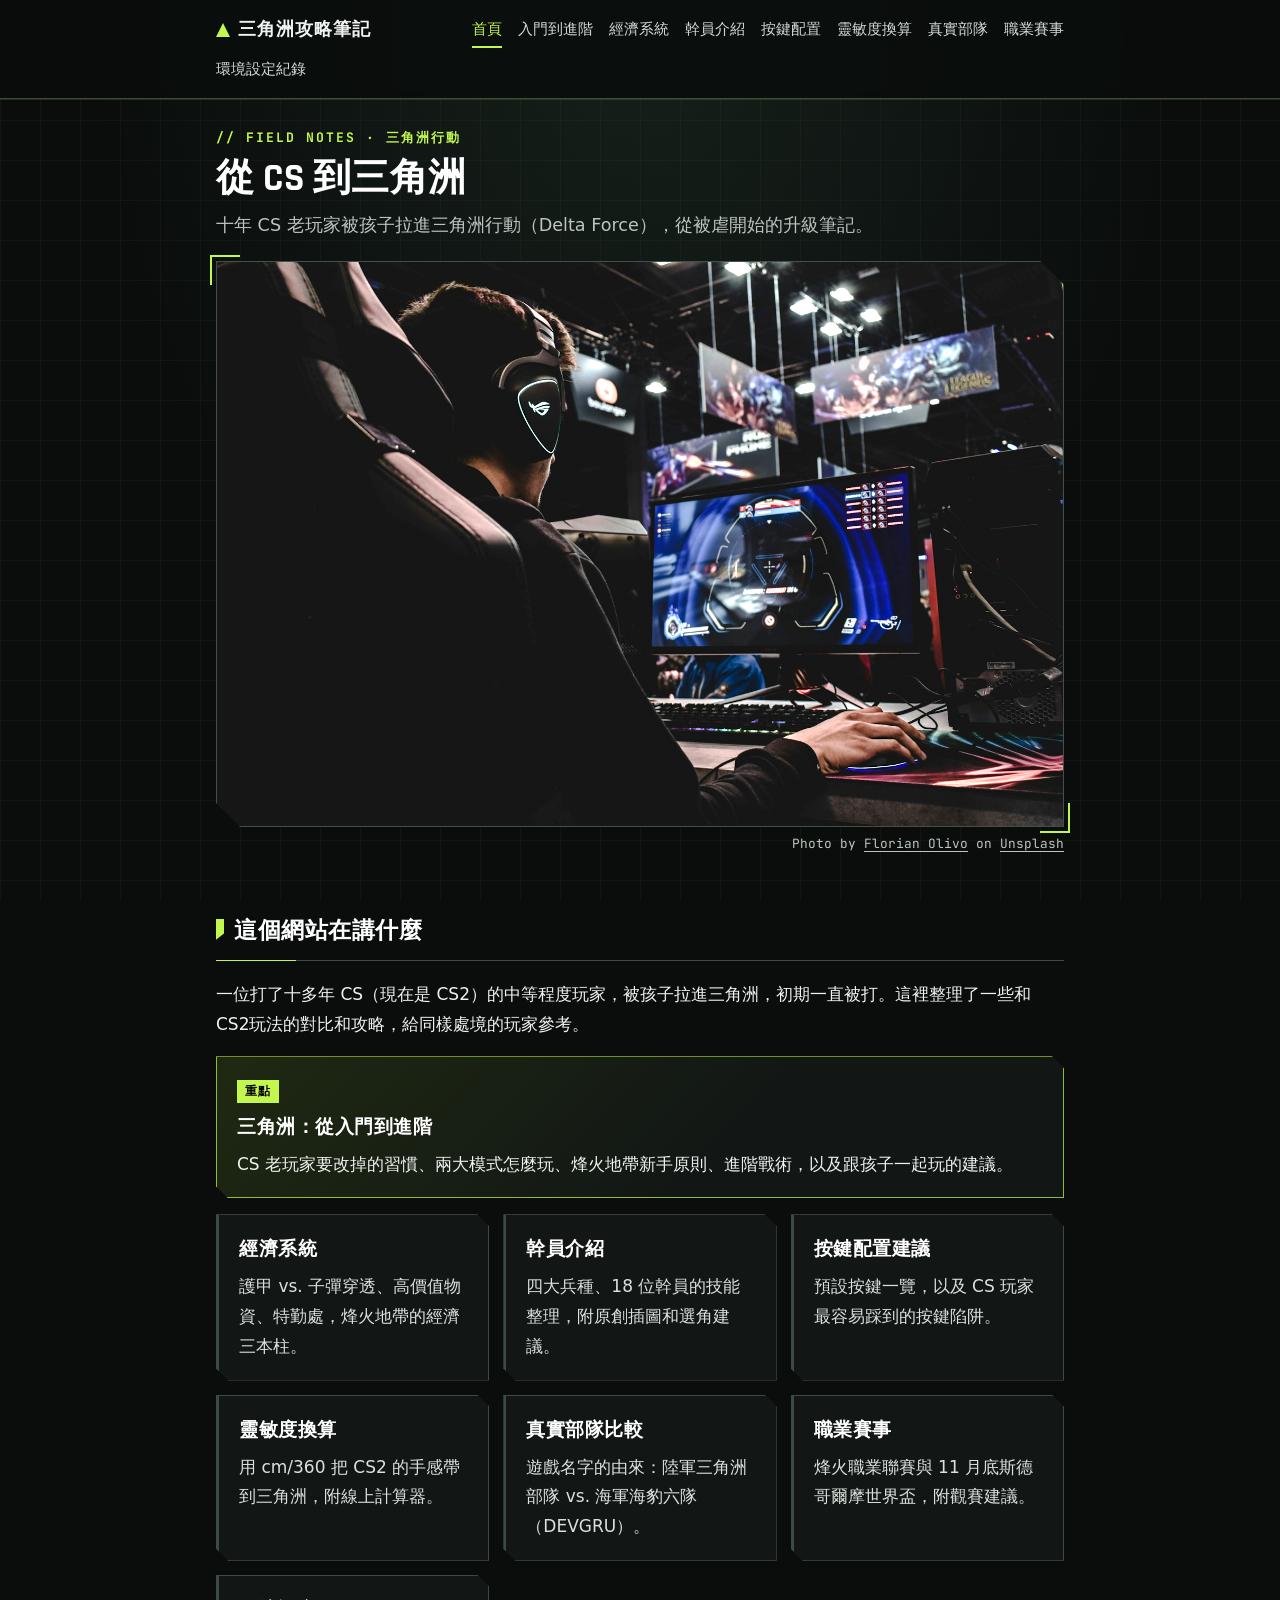
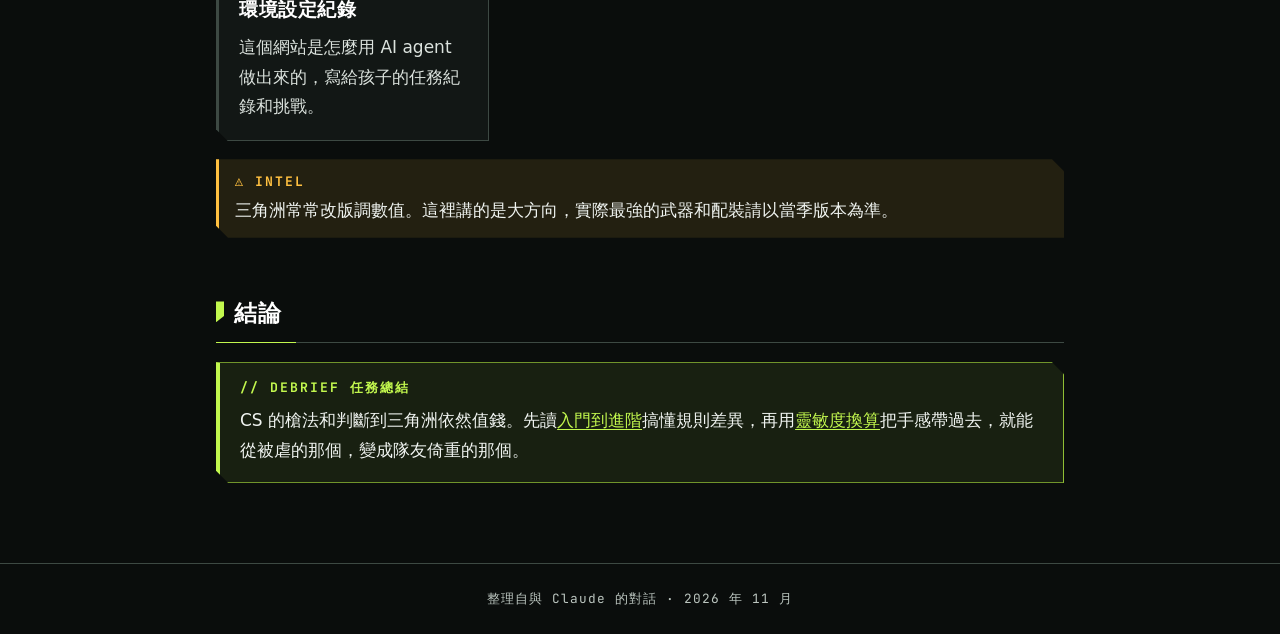
==== commit 82a0536e: "Add Delta Force vs SEAL Team 6 comparison page Co-Authored-By: Claude Opus 5.5 <noreply@anthropic.co" ====
--- a/index.html
+++ b/index.html
@@ -20,6 +20,7 @@
       <a href="operators.html">幹員介紹</a>
       <a href="keybinds.html">按鍵配置</a>
       <a href="sensitivity.html">靈敏度換算</a>
+      <a href="units.html">真實部隊</a>
       <a href="esports.html">職業賽事</a>
       <a href="setup.html">環境設定紀錄</a>
     </nav>
@@ -61,6 +62,10 @@
         <h3>靈敏度換算</h3>
         <p>用 cm/360 把 CS2 的手感帶到三角洲，附線上計算器。</p>
       </a>
+      <a class="card" href="units.html">
+        <h3>真實部隊比較</h3>
+        <p>遊戲名字的由來：陸軍三角洲部隊 vs. 海軍海豹六隊（DEVGRU）。</p>
+      </a>
       <a class="card" href="esports.html">
         <h3>職業賽事</h3>
         <p>烽火職業聯賽與 11 月底斯德哥爾摩世界盃，附觀賽建議。</p>
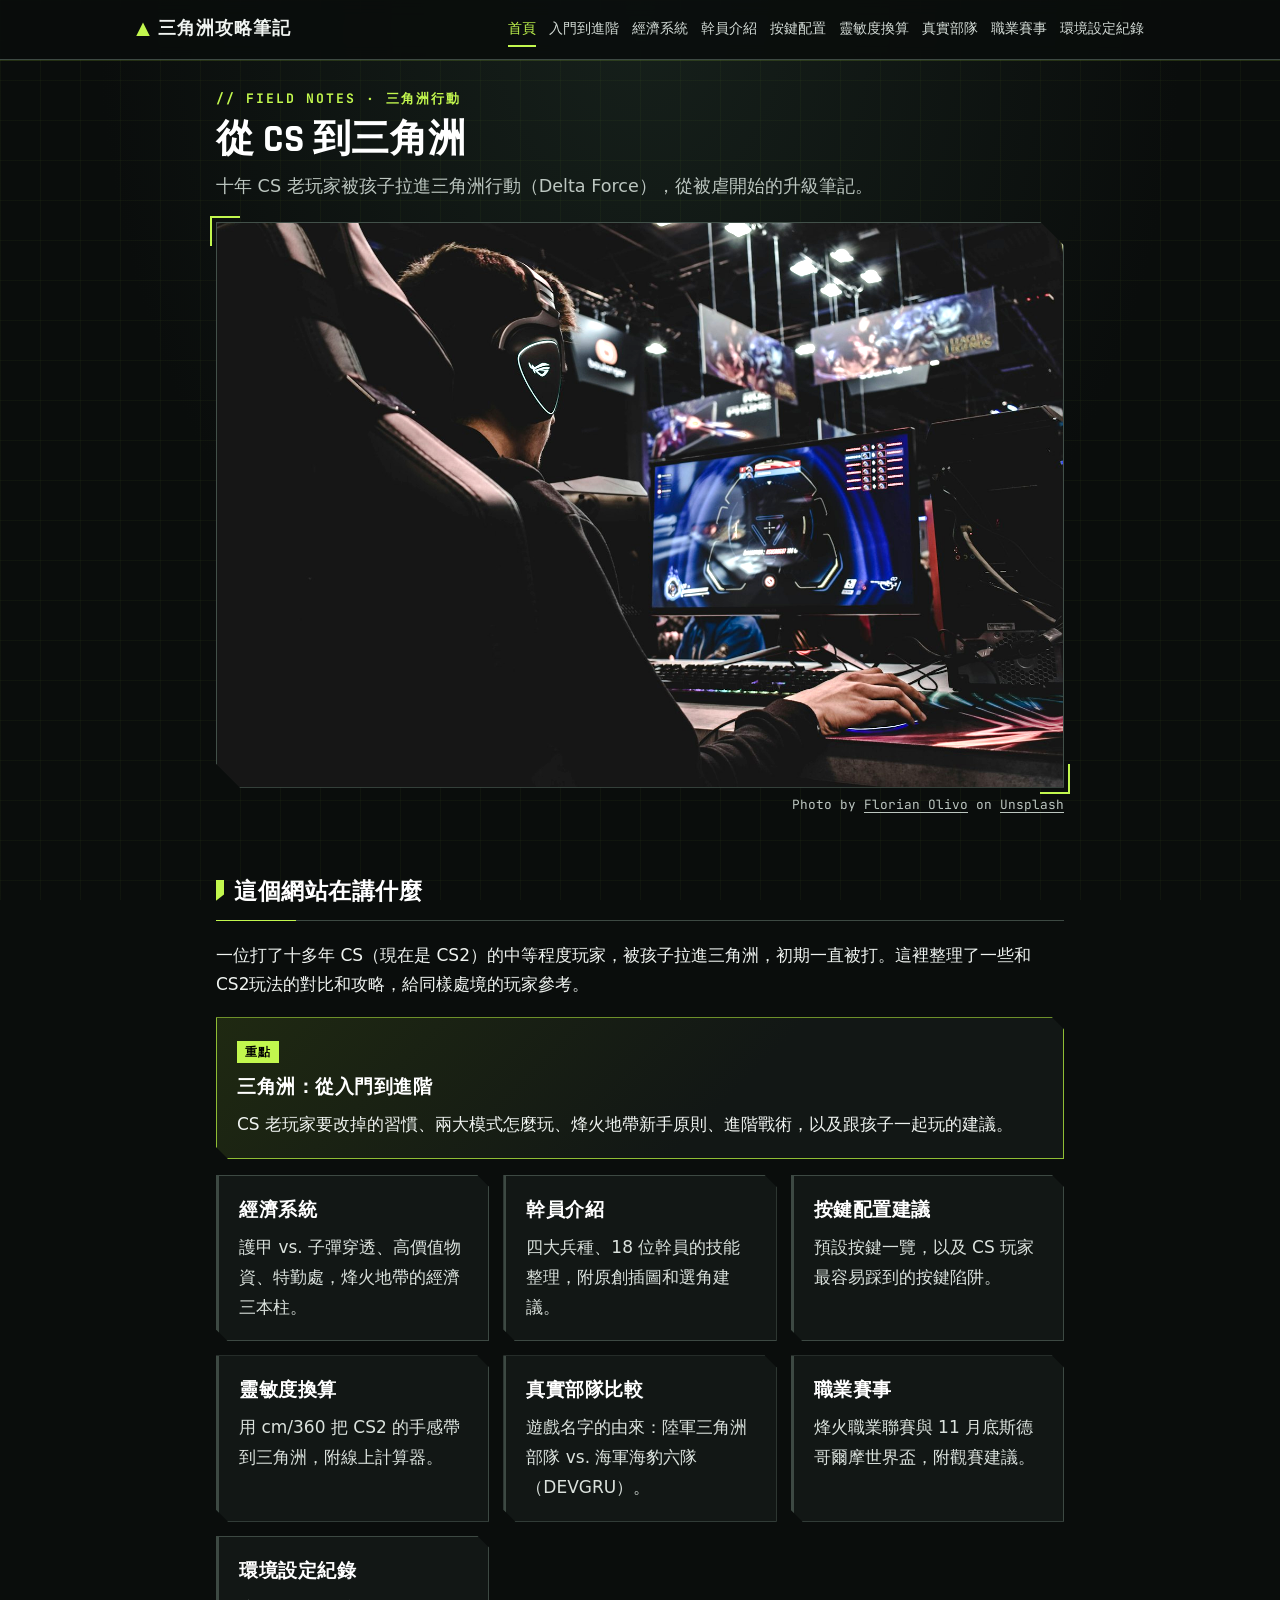
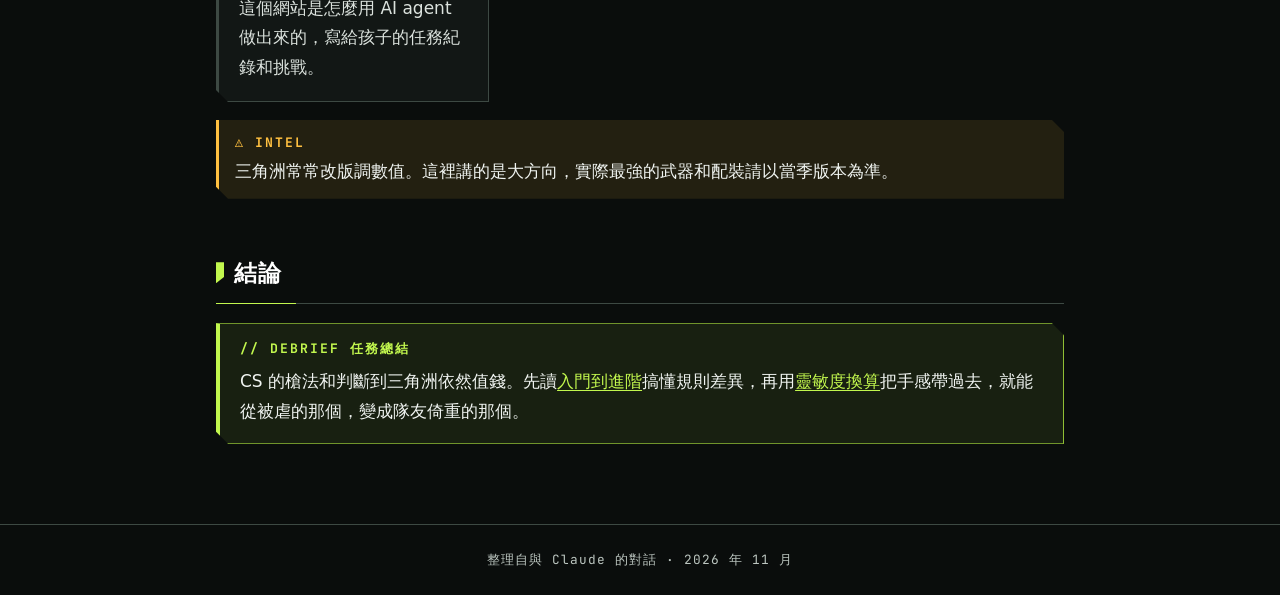
==== commit c4f0ac95: "Keep navigation on a single line on desktop Co-Authored-By: Claude Opus 5.5 <noreply@anthropic.com>" ====
--- a/index.html
+++ b/index.html
@@ -5,7 +5,7 @@
   <meta name="viewport" content="width=device-width, initial-scale=1">
   <title>三角洲攻略筆記</title>
   <meta name="description" content="CS 老玩家轉戰三角洲行動（Delta Force）的入門到進階筆記、靈敏度換算，以及開發環境設定紀錄。">
-  <link rel="stylesheet" href="style.css?v=3">
+  <link rel="stylesheet" href="style.css?v=4">
   <link rel="icon" href="favicon.svg" type="image/svg+xml">
   <link rel="icon" href="favicon-32.png" type="image/png" sizes="32x32">
   <link rel="apple-touch-icon" href="apple-touch-icon.png">
--- a/style.css
+++ b/style.css
@@ -366,3 +366,8 @@
   .nav { gap: 2px 12px; }
   .nav .brand { width: 100%; }
 }
+
+/* 導覽列項目較多，縮小間距以維持單行 */
+.nav { max-width: 1040px; gap: 2px 13px; }
+.nav a { font-size: 0.88rem; }
+.nav .brand { font-size: 1.1rem; }
